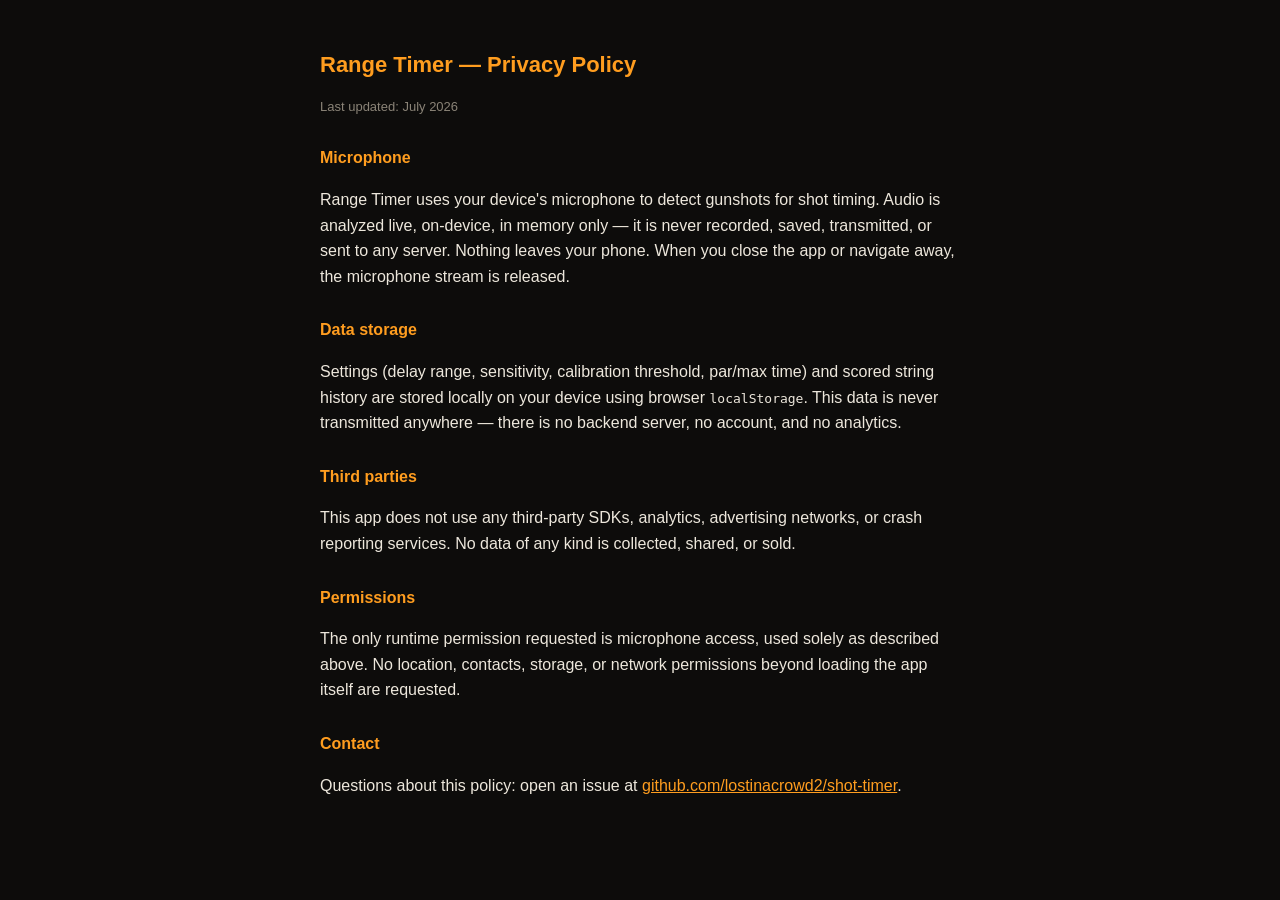
==== privacy.html @ b7aad4d9 "Add assetlinks.json scaffold and privacy policy page for Play Store packaging" ====
<!DOCTYPE html>
<html lang="en">
<head>
<meta charset="UTF-8">
<meta name="viewport" content="width=device-width, initial-scale=1">
<title>Range Timer — Privacy Policy</title>
<style>
  body {
    background: #0D0C0B; color: #EDE7DC;
    font-family: -apple-system, BlinkMacSystemFont, "Segoe UI", Roboto, Helvetica, Arial, sans-serif;
    max-width: 640px; margin: 0 auto; padding: 32px 20px 60px; line-height: 1.6;
  }
  h1 { color: #FF9D1F; font-size: 22px; }
  h2 { color: #FF9D1F; font-size: 16px; margin-top: 28px; }
  a { color: #FF9D1F; }
  .updated { color: #8A8377; font-size: 13px; }
</style>
</head>
<body>
  <h1>Range Timer — Privacy Policy</h1>
  <p class="updated">Last updated: July 2026</p>

  <h2>Microphone</h2>
  <p>Range Timer uses your device's microphone to detect gunshots for shot
  timing. Audio is analyzed live, on-device, in memory only — it is never
  recorded, saved, transmitted, or sent to any server. Nothing leaves your
  phone. When you close the app or navigate away, the microphone stream is
  released.</p>

  <h2>Data storage</h2>
  <p>Settings (delay range, sensitivity, calibration threshold, par/max
  time) and scored string history are stored locally on your device using
  browser <code>localStorage</code>. This data is never transmitted
  anywhere — there is no backend server, no account, and no analytics.</p>

  <h2>Third parties</h2>
  <p>This app does not use any third-party SDKs, analytics, advertising
  networks, or crash reporting services. No data of any kind is
  collected, shared, or sold.</p>

  <h2>Permissions</h2>
  <p>The only runtime permission requested is microphone access, used
  solely as described above. No location, contacts, storage, or network
  permissions beyond loading the app itself are requested.</p>

  <h2>Contact</h2>
  <p>Questions about this policy: open an issue at
  <a href="https://github.com/lostinacrowd2/shot-timer">github.com/lostinacrowd2/shot-timer</a>.</p>
</body>
</html>
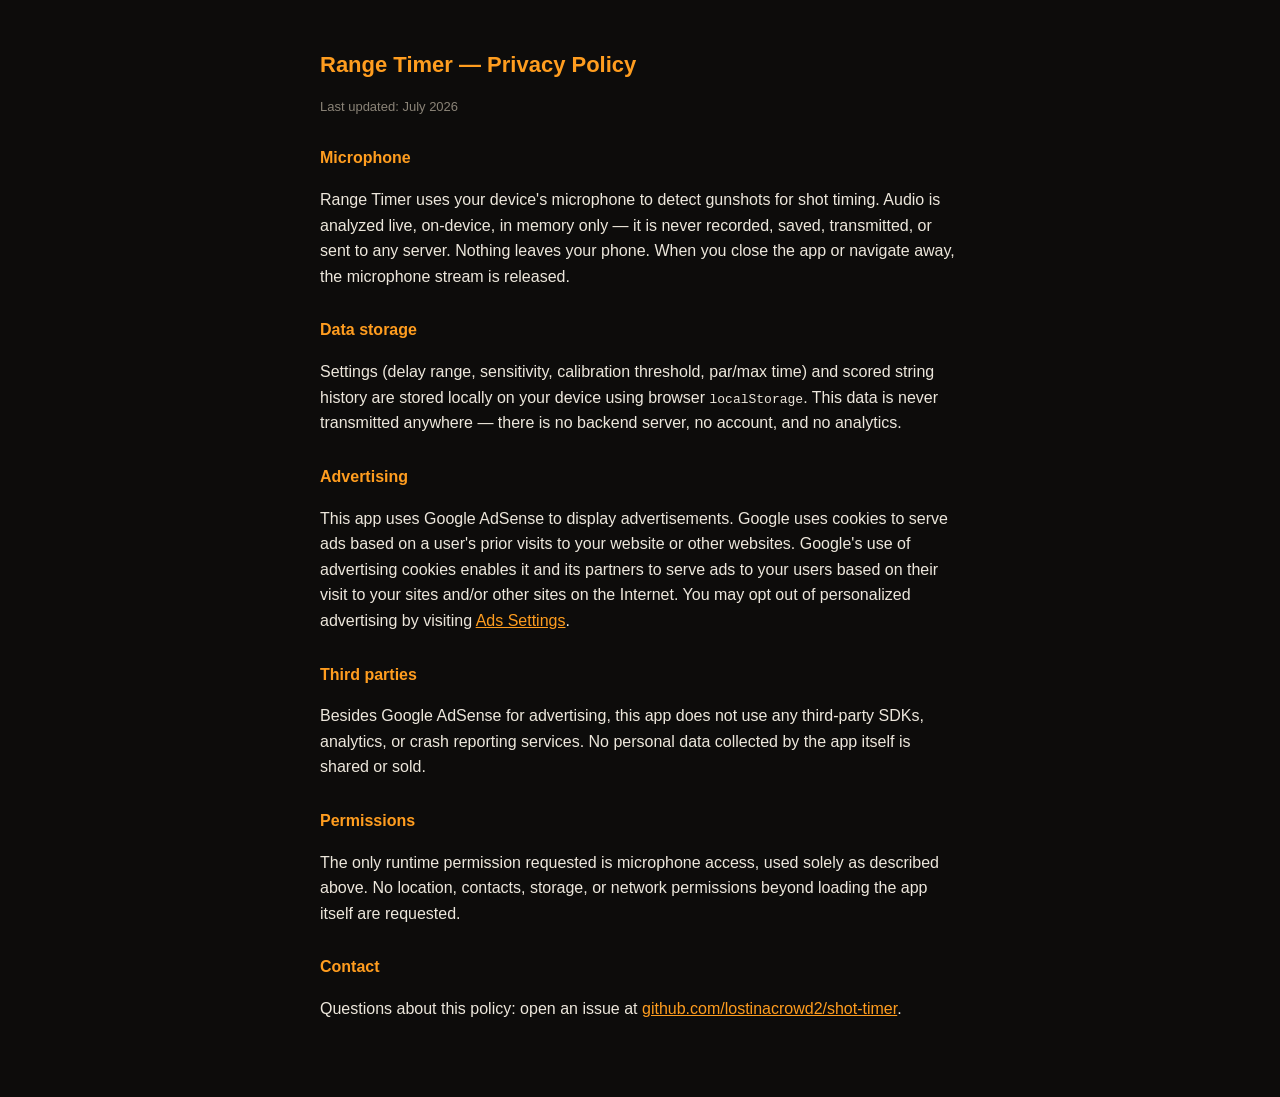
==== commit a9cca352: "Integrate Google AdSense and update Privacy Policy for Play Store submission" ====
--- a/privacy.html
+++ b/privacy.html
@@ -33,10 +33,18 @@
   browser <code>localStorage</code>. This data is never transmitted
   anywhere — there is no backend server, no account, and no analytics.</p>
 
+  <h2>Advertising</h2>
+  <p>This app uses Google AdSense to display advertisements. Google uses cookies
+  to serve ads based on a user's prior visits to your website or other websites.
+  Google's use of advertising cookies enables it and its partners to serve ads
+  to your users based on their visit to your sites and/or other sites on the
+  Internet. You may opt out of personalized advertising by visiting
+  <a href="https://www.google.com/settings/ads">Ads Settings</a>.</p>
+
   <h2>Third parties</h2>
-  <p>This app does not use any third-party SDKs, analytics, advertising
-  networks, or crash reporting services. No data of any kind is
-  collected, shared, or sold.</p>
+  <p>Besides Google AdSense for advertising, this app does not use any
+  third-party SDKs, analytics, or crash reporting services. No personal data
+  collected by the app itself is shared or sold.</p>
 
   <h2>Permissions</h2>
   <p>The only runtime permission requested is microphone access, used
